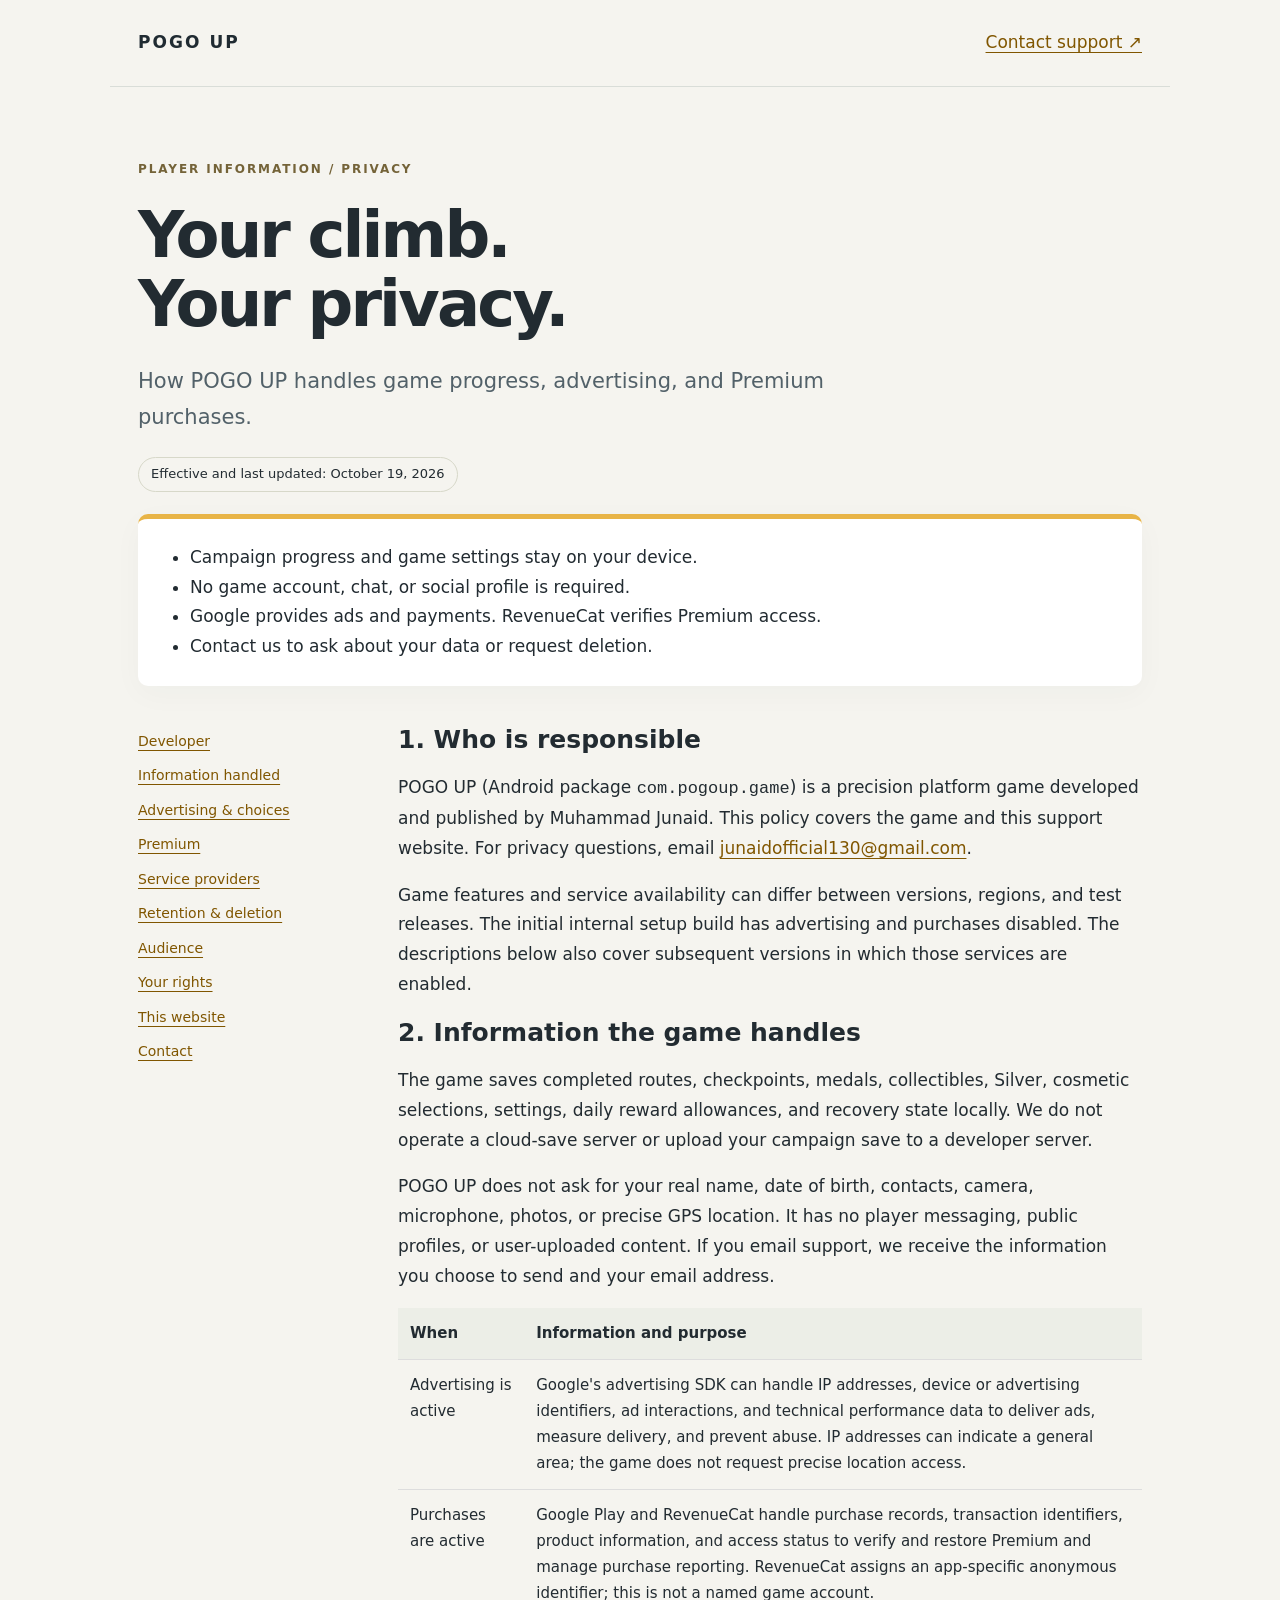
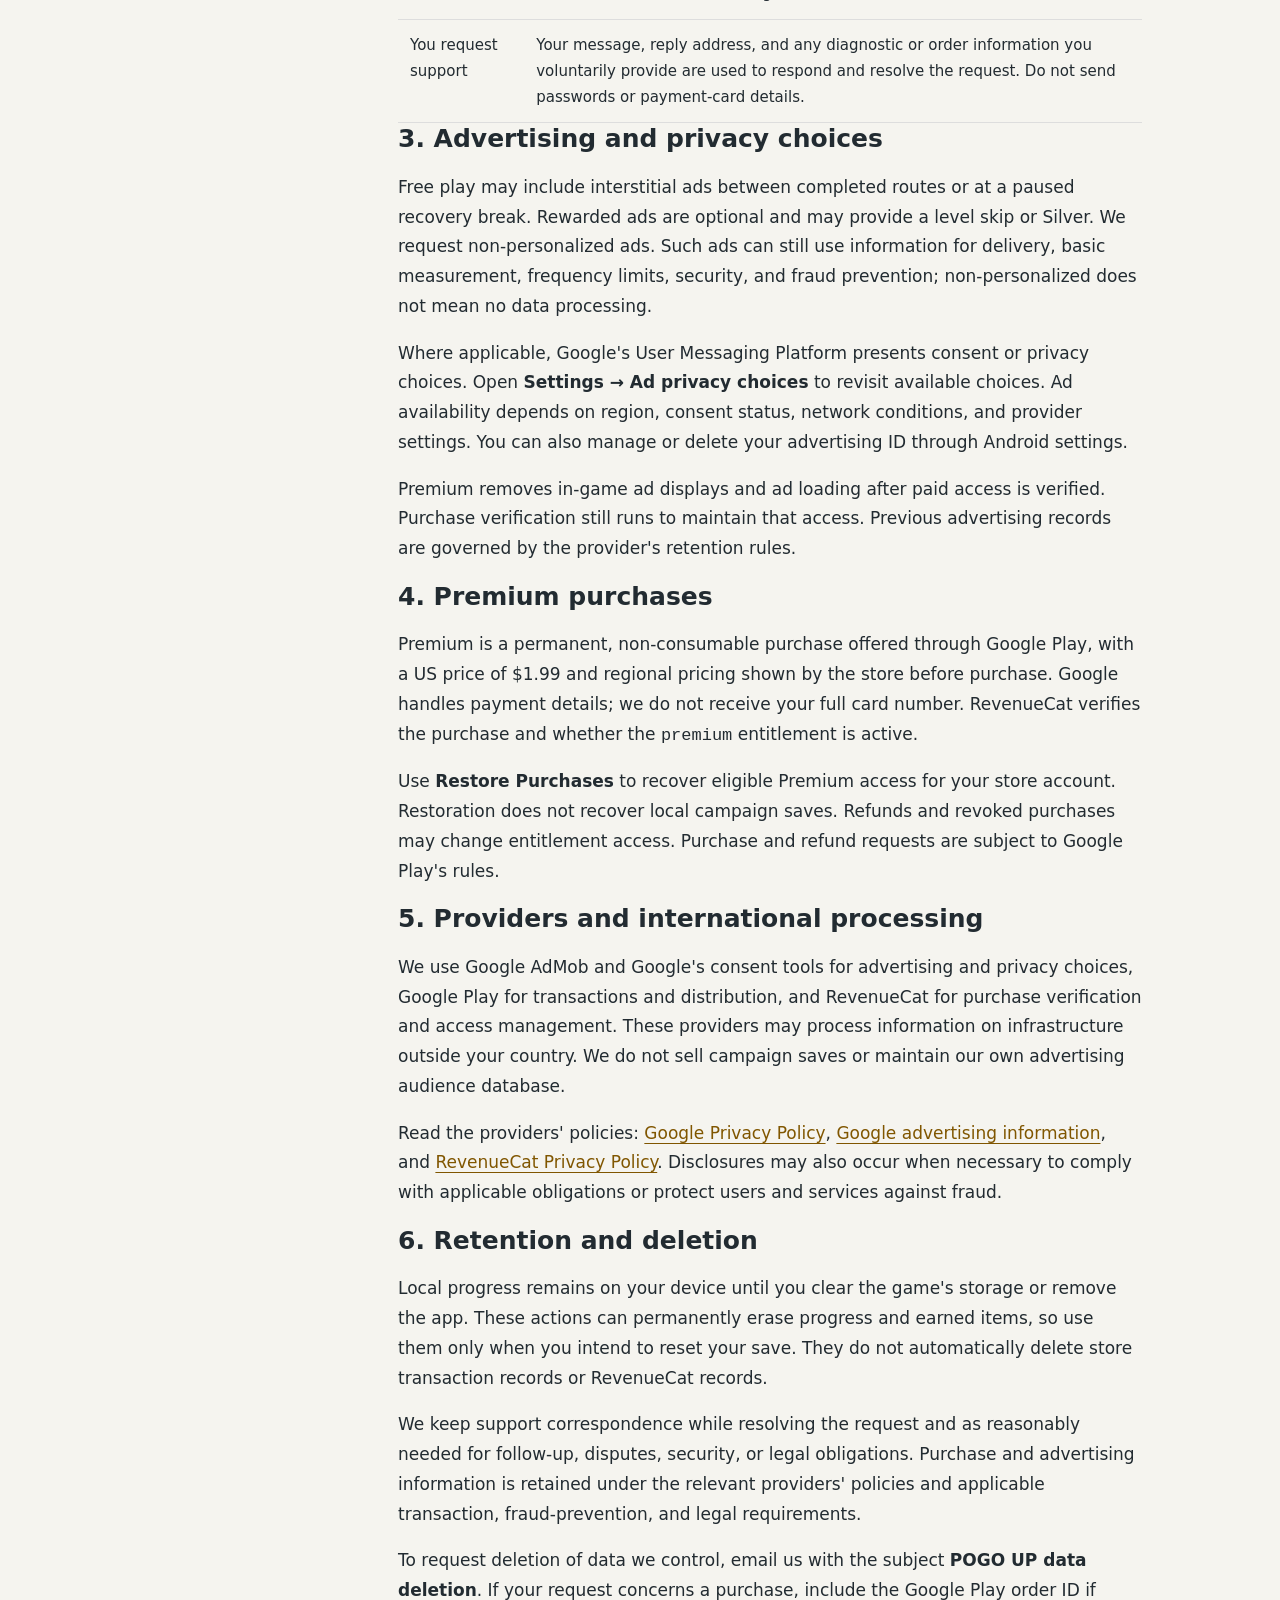
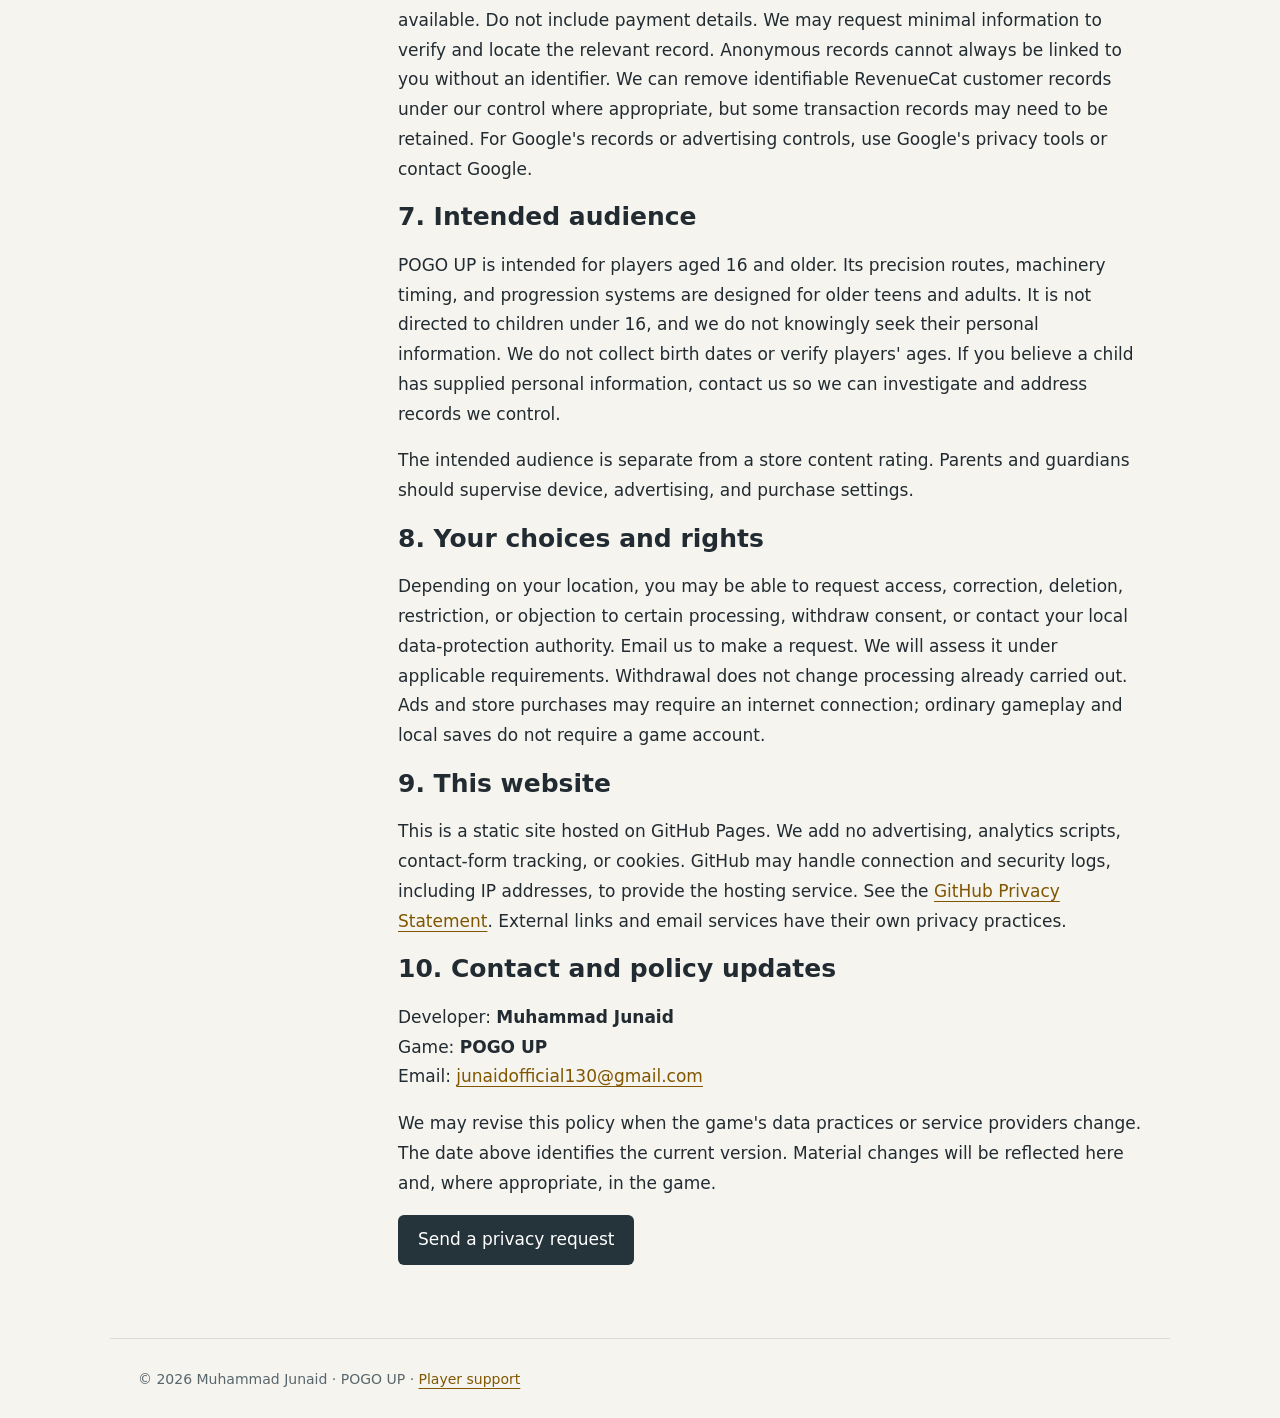
==== pogo-up/privacy/index.html @ ebcf8b60 "Publish POGO UP privacy policy and player support" ====
<!doctype html><html lang="en"><head><meta charset="utf-8"><meta name="viewport" content="width=device-width,initial-scale=1"><meta name="color-scheme" content="light"><meta name="description" content="POGO UP privacy, player support, and data choices. Official information from developer Muhammad Junaid."><link rel="stylesheet" href="/style.css"><title>Privacy Policy · POGO UP</title></head><body><header><a class="brand" href="/">POGO UP</a><a href="mailto:junaidofficial130@gmail.com">Contact support ↗</a></header><main><div class="hero"><span class="label">Player information / Privacy</span><h1>Your climb.<br>Your privacy.</h1><p class="intro">How POGO UP handles game progress, advertising, and Premium purchases.</p><span class="badge">Effective and last updated: October 19, 2026</span></div><div class="summary"><ul><li>Campaign progress and game settings stay on your device.</li><li>No game account, chat, or social profile is required.</li><li>Google provides ads and payments. RevenueCat verifies Premium access.</li><li>Contact us to ask about your data or request deletion.</li></ul></div><div class="layout"><nav aria-label="Policy contents"><a href="#developer">Developer</a><a href="#data">Information handled</a><a href="#ads">Advertising &amp; choices</a><a href="#purchases">Premium</a><a href="#sharing">Service providers</a><a href="#retention">Retention &amp; deletion</a><a href="#audience">Audience</a><a href="#rights">Your rights</a><a href="#website">This website</a><a href="#contact">Contact</a></nav><article>
<section id="developer"><h2>1. Who is responsible</h2><p>POGO UP (Android package <code>com.pogoup.game</code>) is a precision platform game developed and published by Muhammad Junaid. This policy covers the game and this support website. For privacy questions, email <a href="mailto:junaidofficial130@gmail.com">junaidofficial130@gmail.com</a>.</p><p>Game features and service availability can differ between versions, regions, and test releases. The initial internal setup build has advertising and purchases disabled. The descriptions below also cover subsequent versions in which those services are enabled.</p></section>
<section id="data"><h2>2. Information the game handles</h2><p>The game saves completed routes, checkpoints, medals, collectibles, Silver, cosmetic selections, settings, daily reward allowances, and recovery state locally. We do not operate a cloud-save server or upload your campaign save to a developer server.</p><p>POGO UP does not ask for your real name, date of birth, contacts, camera, microphone, photos, or precise GPS location. It has no player messaging, public profiles, or user-uploaded content. If you email support, we receive the information you choose to send and your email address.</p><table><thead><tr><th scope="col">When</th><th scope="col">Information and purpose</th></tr></thead><tbody><tr><td>Advertising is active</td><td>Google's advertising SDK can handle IP addresses, device or advertising identifiers, ad interactions, and technical performance data to deliver ads, measure delivery, and prevent abuse. IP addresses can indicate a general area; the game does not request precise location access.</td></tr><tr><td>Purchases are active</td><td>Google Play and RevenueCat handle purchase records, transaction identifiers, product information, and access status to verify and restore Premium and manage purchase reporting. RevenueCat assigns an app-specific anonymous identifier; this is not a named game account.</td></tr><tr><td>You request support</td><td>Your message, reply address, and any diagnostic or order information you voluntarily provide are used to respond and resolve the request. Do not send passwords or payment-card details.</td></tr></tbody></table></section>
<section id="ads"><h2>3. Advertising and privacy choices</h2><p>Free play may include interstitial ads between completed routes or at a paused recovery break. Rewarded ads are optional and may provide a level skip or Silver. We request non-personalized ads. Such ads can still use information for delivery, basic measurement, frequency limits, security, and fraud prevention; non-personalized does not mean no data processing.</p><p>Where applicable, Google's User Messaging Platform presents consent or privacy choices. Open <strong>Settings → Ad privacy choices</strong> to revisit available choices. Ad availability depends on region, consent status, network conditions, and provider settings. You can also manage or delete your advertising ID through Android settings.</p><p>Premium removes in-game ad displays and ad loading after paid access is verified. Purchase verification still runs to maintain that access. Previous advertising records are governed by the provider's retention rules.</p></section>
<section id="purchases"><h2>4. Premium purchases</h2><p>Premium is a permanent, non-consumable purchase offered through Google Play, with a US price of $1.99 and regional pricing shown by the store before purchase. Google handles payment details; we do not receive your full card number. RevenueCat verifies the purchase and whether the <code>premium</code> entitlement is active.</p><p>Use <strong>Restore Purchases</strong> to recover eligible Premium access for your store account. Restoration does not recover local campaign saves. Refunds and revoked purchases may change entitlement access. Purchase and refund requests are subject to Google Play's rules.</p></section>
<section id="sharing"><h2>5. Providers and international processing</h2><p>We use Google AdMob and Google's consent tools for advertising and privacy choices, Google Play for transactions and distribution, and RevenueCat for purchase verification and access management. These providers may process information on infrastructure outside your country. We do not sell campaign saves or maintain our own advertising audience database.</p><p>Read the providers' policies: <a href="https://policies.google.com/privacy">Google Privacy Policy</a>, <a href="https://policies.google.com/technologies/ads">Google advertising information</a>, and <a href="https://www.revenuecat.com/privacy">RevenueCat Privacy Policy</a>. Disclosures may also occur when necessary to comply with applicable obligations or protect users and services against fraud.</p></section>
<section id="retention"><h2>6. Retention and deletion</h2><p>Local progress remains on your device until you clear the game's storage or remove the app. These actions can permanently erase progress and earned items, so use them only when you intend to reset your save. They do not automatically delete store transaction records or RevenueCat records.</p><p>We keep support correspondence while resolving the request and as reasonably needed for follow-up, disputes, security, or legal obligations. Purchase and advertising information is retained under the relevant providers' policies and applicable transaction, fraud-prevention, and legal requirements.</p><p>To request deletion of data we control, email us with the subject <strong>POGO UP data deletion</strong>. If your request concerns a purchase, include the Google Play order ID if available. Do not include payment details. We may request minimal information to verify and locate the relevant record. Anonymous records cannot always be linked to you without an identifier. We can remove identifiable RevenueCat customer records under our control where appropriate, but some transaction records may need to be retained. For Google's records or advertising controls, use Google's privacy tools or contact Google.</p></section>
<section id="audience"><h2>7. Intended audience</h2><p>POGO UP is intended for players aged 16 and older. Its precision routes, machinery timing, and progression systems are designed for older teens and adults. It is not directed to children under 16, and we do not knowingly seek their personal information. We do not collect birth dates or verify players' ages. If you believe a child has supplied personal information, contact us so we can investigate and address records we control.</p><p>The intended audience is separate from a store content rating. Parents and guardians should supervise device, advertising, and purchase settings.</p></section>
<section id="rights"><h2>8. Your choices and rights</h2><p>Depending on your location, you may be able to request access, correction, deletion, restriction, or objection to certain processing, withdraw consent, or contact your local data-protection authority. Email us to make a request. We will assess it under applicable requirements. Withdrawal does not change processing already carried out. Ads and store purchases may require an internet connection; ordinary gameplay and local saves do not require a game account.</p></section>
<section id="website"><h2>9. This website</h2><p>This is a static site hosted on GitHub Pages. We add no advertising, analytics scripts, contact-form tracking, or cookies. GitHub may handle connection and security logs, including IP addresses, to provide the hosting service. See the <a href="https://docs.github.com/en/site-policy/privacy-policies/github-general-privacy-statement">GitHub Privacy Statement</a>. External links and email services have their own privacy practices.</p></section>
<section id="contact"><h2>10. Contact and policy updates</h2><p>Developer: <strong>Muhammad Junaid</strong><br>Game: <strong>POGO UP</strong><br>Email: <a href="mailto:junaidofficial130@gmail.com">junaidofficial130@gmail.com</a></p><p>We may revise this policy when the game's data practices or service providers change. The date above identifies the current version. Material changes will be reflected here and, where appropriate, in the game.</p><a class="button" href="mailto:junaidofficial130@gmail.com?subject=POGO%20UP%20privacy%20request">Send a privacy request</a></section></article></div></main><footer>© 2026 Muhammad Junaid · POGO UP · <a href="/">Player support</a></footer></body></html>
---- style.css ----
*{box-sizing:border-box}html{scroll-behavior:smooth}body{margin:0;background:#f5f4ef;color:#222b31;font:17px/1.75 system-ui,-apple-system,BlinkMacSystemFont,"Segoe UI",sans-serif}a{color:#805600;text-underline-offset:4px}a:hover{color:#202b32}header,main,footer{max-width:1060px;margin:auto;padding:28px}header{display:flex;justify-content:space-between;gap:20px;border-bottom:1px solid #d9ddd8}.brand{font-weight:850;letter-spacing:.12em;color:#202b32;text-decoration:none}.label{font-size:12px;letter-spacing:.16em;font-weight:800;text-transform:uppercase;color:#746338}h1{font-size:clamp(36px,7vw,64px);line-height:1.08;letter-spacing:-.045em;margin:18px 0 24px}h2{font-size:25px;line-height:1.3;margin:40px 0 12px}p{max-width:760px}section{scroll-margin-top:24px}.hero{padding:38px 0 22px}.intro{font-size:21px;color:#526169}.badge{display:inline-block;padding:5px 12px;border:1px solid #d7d8c9;border-radius:30px;font-size:13px}.summary{background:#fff;border-top:5px solid #e8b447;padding:24px 30px;border-radius:10px;box-shadow:0 8px 30px #26343b08}.summary ul{margin:0;padding-left:22px}.layout{display:grid;grid-template-columns:220px 1fr;gap:40px;margin-top:38px}nav{font-size:14px}nav a{display:block;padding:5px 0}article{min-width:0}article h2:first-child{margin-top:0}.notice{border-left:3px solid #cba03d;padding-left:18px;color:#536269}footer{font-size:14px;border-top:1px solid #d9ddd8;color:#58666c;margin-top:45px}table{width:100%;border-collapse:collapse;font-size:15px}td,th{text-align:left;padding:12px;border-bottom:1px solid #ddd;vertical-align:top}th{background:#eceee7}.button{display:inline-block;background:#25343b;color:#fff;padding:10px 20px;text-decoration:none;border-radius:6px}a:focus-visible{outline:3px solid #c88700;outline-offset:5px}@media(max-width:700px){.layout{grid-template-columns:1fr;gap:24px}header,main,footer{padding:20px}nav{display:flex;flex-wrap:wrap;gap:6px 16px}.hero{padding-top:24px}.summary{padding:20px}table{font-size:14px}td,th{padding:8px}}
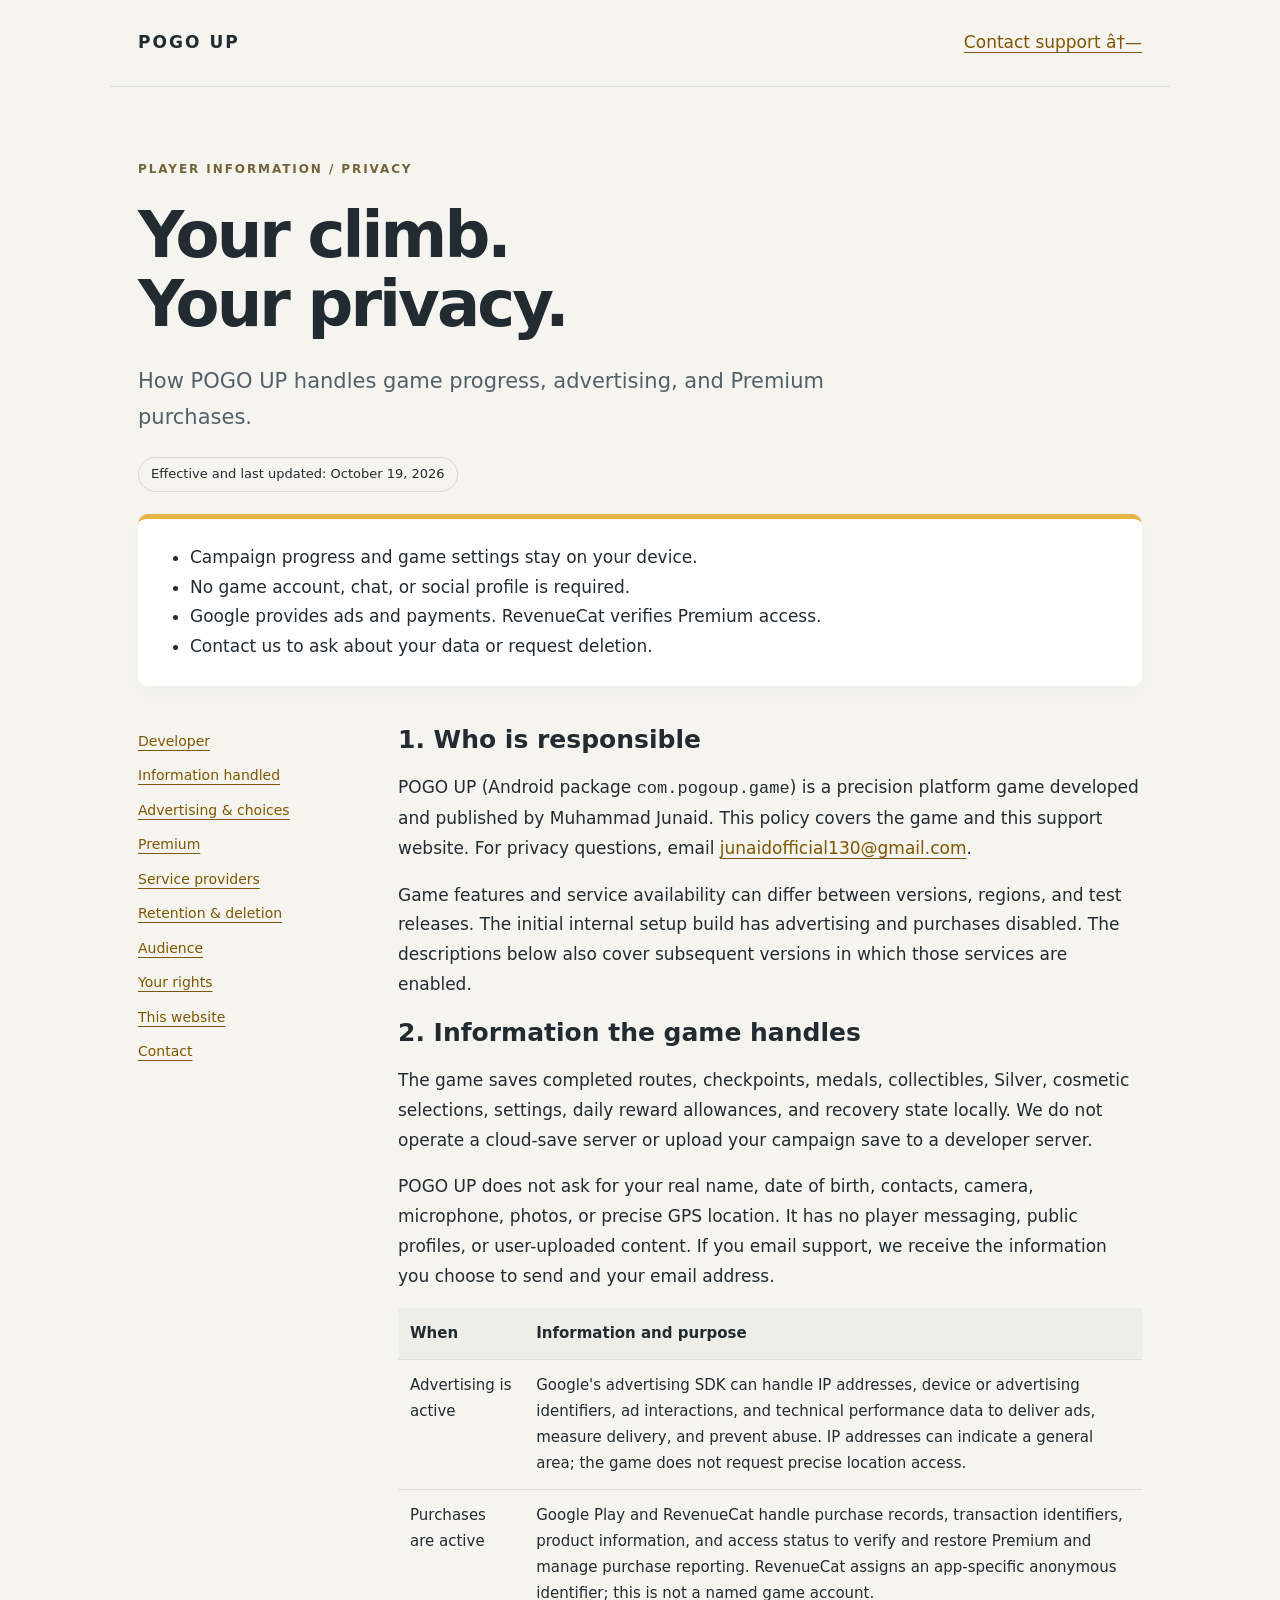
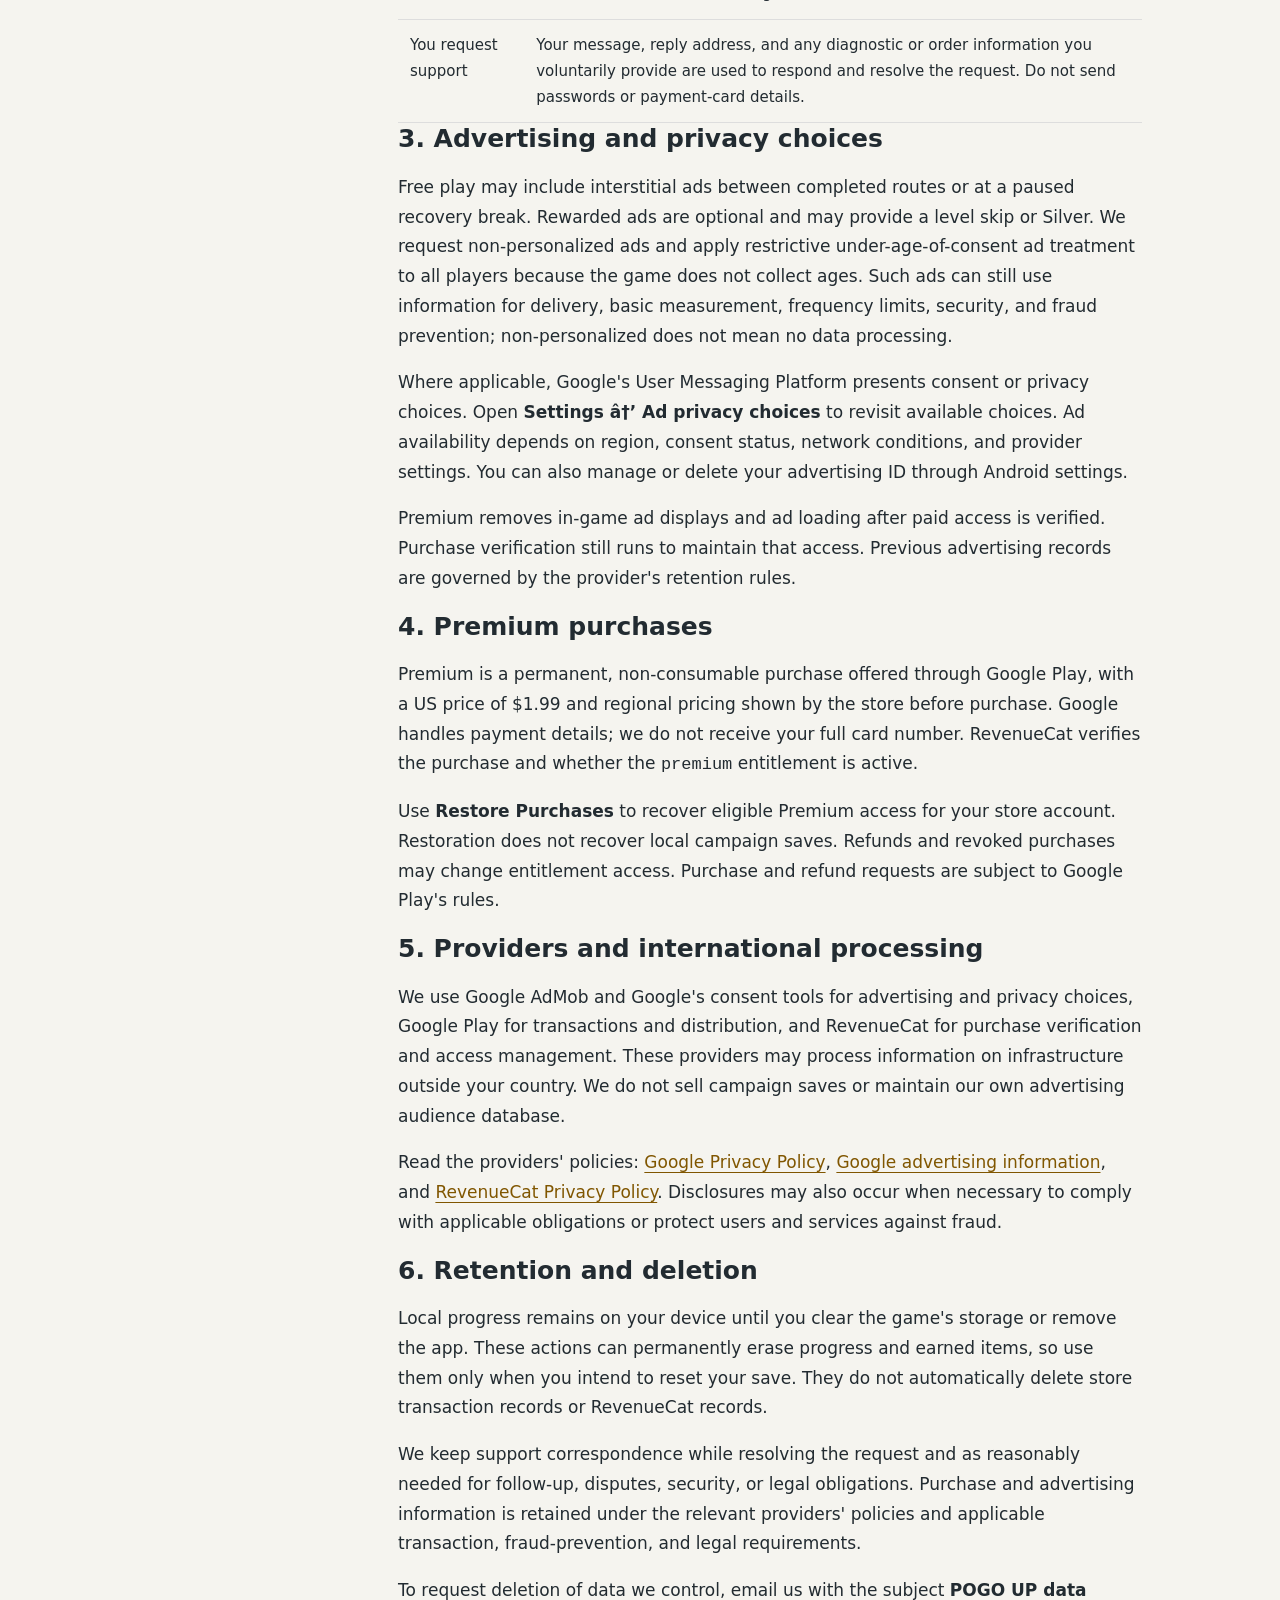
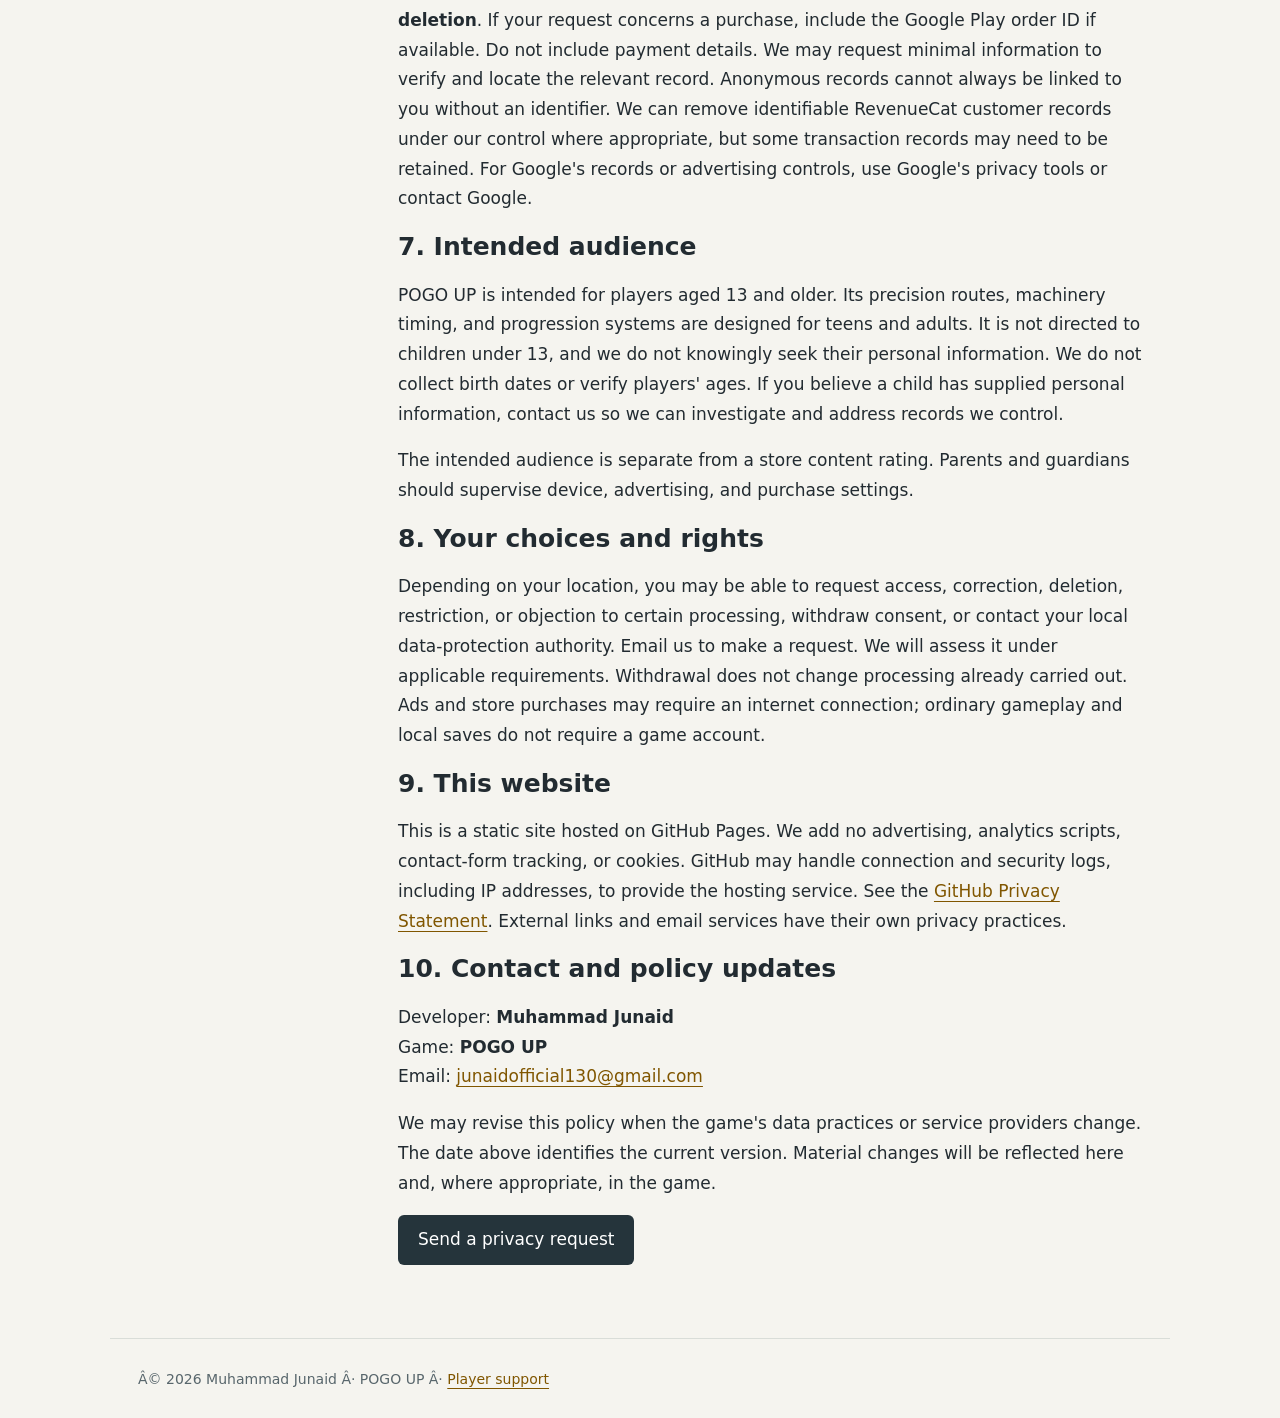
==== commit 7157a620: "Align intended audience with Play Console 13+ selection" ====
--- a/pogo-up/privacy/index.html
+++ b/pogo-up/privacy/index.html
@@ -1,11 +1,11 @@
-<!doctype html><html lang="en"><head><meta charset="utf-8"><meta name="viewport" content="width=device-width,initial-scale=1"><meta name="color-scheme" content="light"><meta name="description" content="POGO UP privacy, player support, and data choices. Official information from developer Muhammad Junaid."><link rel="stylesheet" href="/style.css"><title>Privacy Policy · POGO UP</title></head><body><header><a class="brand" href="/">POGO UP</a><a href="mailto:junaidofficial130@gmail.com">Contact support ↗</a></header><main><div class="hero"><span class="label">Player information / Privacy</span><h1>Your climb.<br>Your privacy.</h1><p class="intro">How POGO UP handles game progress, advertising, and Premium purchases.</p><span class="badge">Effective and last updated: October 19, 2026</span></div><div class="summary"><ul><li>Campaign progress and game settings stay on your device.</li><li>No game account, chat, or social profile is required.</li><li>Google provides ads and payments. RevenueCat verifies Premium access.</li><li>Contact us to ask about your data or request deletion.</li></ul></div><div class="layout"><nav aria-label="Policy contents"><a href="#developer">Developer</a><a href="#data">Information handled</a><a href="#ads">Advertising &amp; choices</a><a href="#purchases">Premium</a><a href="#sharing">Service providers</a><a href="#retention">Retention &amp; deletion</a><a href="#audience">Audience</a><a href="#rights">Your rights</a><a href="#website">This website</a><a href="#contact">Contact</a></nav><article>
+<!doctype html><html lang="en"><head><meta charset="utf-8"><meta name="viewport" content="width=device-width,initial-scale=1"><meta name="color-scheme" content="light"><meta name="description" content="POGO UP privacy, player support, and data choices. Official information from developer Muhammad Junaid."><link rel="stylesheet" href="/style.css"><title>Privacy Policy Â· POGO UP</title></head><body><header><a class="brand" href="/">POGO UP</a><a href="mailto:junaidofficial130@gmail.com">Contact support â†—</a></header><main><div class="hero"><span class="label">Player information / Privacy</span><h1>Your climb.<br>Your privacy.</h1><p class="intro">How POGO UP handles game progress, advertising, and Premium purchases.</p><span class="badge">Effective and last updated: October 19, 2026</span></div><div class="summary"><ul><li>Campaign progress and game settings stay on your device.</li><li>No game account, chat, or social profile is required.</li><li>Google provides ads and payments. RevenueCat verifies Premium access.</li><li>Contact us to ask about your data or request deletion.</li></ul></div><div class="layout"><nav aria-label="Policy contents"><a href="#developer">Developer</a><a href="#data">Information handled</a><a href="#ads">Advertising &amp; choices</a><a href="#purchases">Premium</a><a href="#sharing">Service providers</a><a href="#retention">Retention &amp; deletion</a><a href="#audience">Audience</a><a href="#rights">Your rights</a><a href="#website">This website</a><a href="#contact">Contact</a></nav><article>
 <section id="developer"><h2>1. Who is responsible</h2><p>POGO UP (Android package <code>com.pogoup.game</code>) is a precision platform game developed and published by Muhammad Junaid. This policy covers the game and this support website. For privacy questions, email <a href="mailto:junaidofficial130@gmail.com">junaidofficial130@gmail.com</a>.</p><p>Game features and service availability can differ between versions, regions, and test releases. The initial internal setup build has advertising and purchases disabled. The descriptions below also cover subsequent versions in which those services are enabled.</p></section>
 <section id="data"><h2>2. Information the game handles</h2><p>The game saves completed routes, checkpoints, medals, collectibles, Silver, cosmetic selections, settings, daily reward allowances, and recovery state locally. We do not operate a cloud-save server or upload your campaign save to a developer server.</p><p>POGO UP does not ask for your real name, date of birth, contacts, camera, microphone, photos, or precise GPS location. It has no player messaging, public profiles, or user-uploaded content. If you email support, we receive the information you choose to send and your email address.</p><table><thead><tr><th scope="col">When</th><th scope="col">Information and purpose</th></tr></thead><tbody><tr><td>Advertising is active</td><td>Google's advertising SDK can handle IP addresses, device or advertising identifiers, ad interactions, and technical performance data to deliver ads, measure delivery, and prevent abuse. IP addresses can indicate a general area; the game does not request precise location access.</td></tr><tr><td>Purchases are active</td><td>Google Play and RevenueCat handle purchase records, transaction identifiers, product information, and access status to verify and restore Premium and manage purchase reporting. RevenueCat assigns an app-specific anonymous identifier; this is not a named game account.</td></tr><tr><td>You request support</td><td>Your message, reply address, and any diagnostic or order information you voluntarily provide are used to respond and resolve the request. Do not send passwords or payment-card details.</td></tr></tbody></table></section>
-<section id="ads"><h2>3. Advertising and privacy choices</h2><p>Free play may include interstitial ads between completed routes or at a paused recovery break. Rewarded ads are optional and may provide a level skip or Silver. We request non-personalized ads. Such ads can still use information for delivery, basic measurement, frequency limits, security, and fraud prevention; non-personalized does not mean no data processing.</p><p>Where applicable, Google's User Messaging Platform presents consent or privacy choices. Open <strong>Settings → Ad privacy choices</strong> to revisit available choices. Ad availability depends on region, consent status, network conditions, and provider settings. You can also manage or delete your advertising ID through Android settings.</p><p>Premium removes in-game ad displays and ad loading after paid access is verified. Purchase verification still runs to maintain that access. Previous advertising records are governed by the provider's retention rules.</p></section>
+<section id="ads"><h2>3. Advertising and privacy choices</h2><p>Free play may include interstitial ads between completed routes or at a paused recovery break. Rewarded ads are optional and may provide a level skip or Silver. We request non-personalized ads and apply restrictive under-age-of-consent ad treatment to all players because the game does not collect ages. Such ads can still use information for delivery, basic measurement, frequency limits, security, and fraud prevention; non-personalized does not mean no data processing.</p><p>Where applicable, Google's User Messaging Platform presents consent or privacy choices. Open <strong>Settings â†’ Ad privacy choices</strong> to revisit available choices. Ad availability depends on region, consent status, network conditions, and provider settings. You can also manage or delete your advertising ID through Android settings.</p><p>Premium removes in-game ad displays and ad loading after paid access is verified. Purchase verification still runs to maintain that access. Previous advertising records are governed by the provider's retention rules.</p></section>
 <section id="purchases"><h2>4. Premium purchases</h2><p>Premium is a permanent, non-consumable purchase offered through Google Play, with a US price of $1.99 and regional pricing shown by the store before purchase. Google handles payment details; we do not receive your full card number. RevenueCat verifies the purchase and whether the <code>premium</code> entitlement is active.</p><p>Use <strong>Restore Purchases</strong> to recover eligible Premium access for your store account. Restoration does not recover local campaign saves. Refunds and revoked purchases may change entitlement access. Purchase and refund requests are subject to Google Play's rules.</p></section>
 <section id="sharing"><h2>5. Providers and international processing</h2><p>We use Google AdMob and Google's consent tools for advertising and privacy choices, Google Play for transactions and distribution, and RevenueCat for purchase verification and access management. These providers may process information on infrastructure outside your country. We do not sell campaign saves or maintain our own advertising audience database.</p><p>Read the providers' policies: <a href="https://policies.google.com/privacy">Google Privacy Policy</a>, <a href="https://policies.google.com/technologies/ads">Google advertising information</a>, and <a href="https://www.revenuecat.com/privacy">RevenueCat Privacy Policy</a>. Disclosures may also occur when necessary to comply with applicable obligations or protect users and services against fraud.</p></section>
 <section id="retention"><h2>6. Retention and deletion</h2><p>Local progress remains on your device until you clear the game's storage or remove the app. These actions can permanently erase progress and earned items, so use them only when you intend to reset your save. They do not automatically delete store transaction records or RevenueCat records.</p><p>We keep support correspondence while resolving the request and as reasonably needed for follow-up, disputes, security, or legal obligations. Purchase and advertising information is retained under the relevant providers' policies and applicable transaction, fraud-prevention, and legal requirements.</p><p>To request deletion of data we control, email us with the subject <strong>POGO UP data deletion</strong>. If your request concerns a purchase, include the Google Play order ID if available. Do not include payment details. We may request minimal information to verify and locate the relevant record. Anonymous records cannot always be linked to you without an identifier. We can remove identifiable RevenueCat customer records under our control where appropriate, but some transaction records may need to be retained. For Google's records or advertising controls, use Google's privacy tools or contact Google.</p></section>
-<section id="audience"><h2>7. Intended audience</h2><p>POGO UP is intended for players aged 16 and older. Its precision routes, machinery timing, and progression systems are designed for older teens and adults. It is not directed to children under 16, and we do not knowingly seek their personal information. We do not collect birth dates or verify players' ages. If you believe a child has supplied personal information, contact us so we can investigate and address records we control.</p><p>The intended audience is separate from a store content rating. Parents and guardians should supervise device, advertising, and purchase settings.</p></section>
+<section id="audience"><h2>7. Intended audience</h2><p>POGO UP is intended for players aged 13 and older. Its precision routes, machinery timing, and progression systems are designed for teens and adults. It is not directed to children under 13, and we do not knowingly seek their personal information. We do not collect birth dates or verify players' ages. If you believe a child has supplied personal information, contact us so we can investigate and address records we control.</p><p>The intended audience is separate from a store content rating. Parents and guardians should supervise device, advertising, and purchase settings.</p></section>
 <section id="rights"><h2>8. Your choices and rights</h2><p>Depending on your location, you may be able to request access, correction, deletion, restriction, or objection to certain processing, withdraw consent, or contact your local data-protection authority. Email us to make a request. We will assess it under applicable requirements. Withdrawal does not change processing already carried out. Ads and store purchases may require an internet connection; ordinary gameplay and local saves do not require a game account.</p></section>
 <section id="website"><h2>9. This website</h2><p>This is a static site hosted on GitHub Pages. We add no advertising, analytics scripts, contact-form tracking, or cookies. GitHub may handle connection and security logs, including IP addresses, to provide the hosting service. See the <a href="https://docs.github.com/en/site-policy/privacy-policies/github-general-privacy-statement">GitHub Privacy Statement</a>. External links and email services have their own privacy practices.</p></section>
-<section id="contact"><h2>10. Contact and policy updates</h2><p>Developer: <strong>Muhammad Junaid</strong><br>Game: <strong>POGO UP</strong><br>Email: <a href="mailto:junaidofficial130@gmail.com">junaidofficial130@gmail.com</a></p><p>We may revise this policy when the game's data practices or service providers change. The date above identifies the current version. Material changes will be reflected here and, where appropriate, in the game.</p><a class="button" href="mailto:junaidofficial130@gmail.com?subject=POGO%20UP%20privacy%20request">Send a privacy request</a></section></article></div></main><footer>© 2026 Muhammad Junaid · POGO UP · <a href="/">Player support</a></footer></body></html>+<section id="contact"><h2>10. Contact and policy updates</h2><p>Developer: <strong>Muhammad Junaid</strong><br>Game: <strong>POGO UP</strong><br>Email: <a href="mailto:junaidofficial130@gmail.com">junaidofficial130@gmail.com</a></p><p>We may revise this policy when the game's data practices or service providers change. The date above identifies the current version. Material changes will be reflected here and, where appropriate, in the game.</p><a class="button" href="mailto:junaidofficial130@gmail.com?subject=POGO%20UP%20privacy%20request">Send a privacy request</a></section></article></div></main><footer>Â© 2026 Muhammad Junaid Â· POGO UP Â· <a href="/">Player support</a></footer></body></html>
